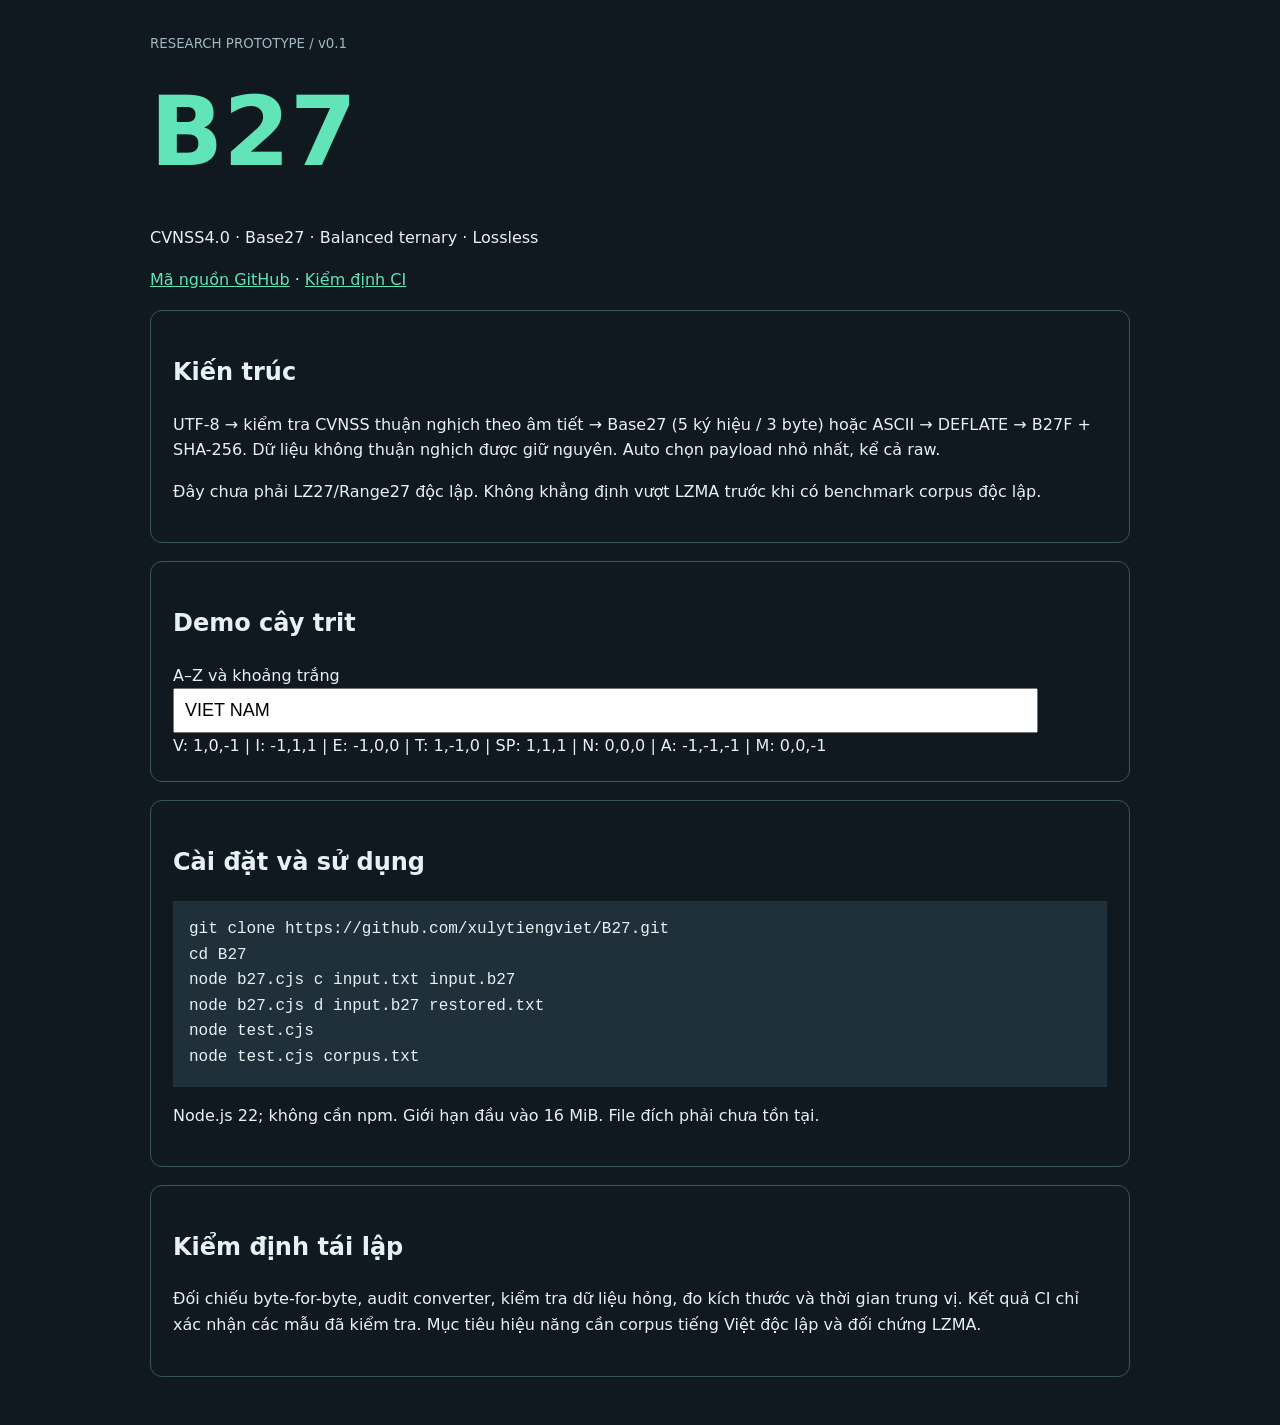
==== index.html @ 0c12bfe6 "Implement reversible B27 prototype, demo and reproducible CI" ====
<!doctype html><html lang="vi"><meta charset="utf-8"><meta name="viewport" content="width=device-width, initial-scale=1"><title>B27 | Vietnamese lossless compression</title><style>body{font:16px/1.6 system-ui;background:#101820;color:#e4f2f3;margin:auto;max-width:980px;padding:30px}h1{font-size:clamp(48px,9vw,96px);margin:0;color:#60e4b8}section{border:1px solid #37555e;padding:22px;margin:18px 0;border-radius:12px}a{color:#60e4b8}pre{white-space:pre-wrap;background:#20303b;padding:16px}input{padding:10px;font-size:18px;width:90%}output{display:block;overflow-wrap:anywhere}small{color:#9fb8bf}</style><header><small>RESEARCH PROTOTYPE / v0.1</small><h1>B27</h1><p>CVNSS4.0 · Base27 · Balanced ternary · Lossless</p><a href="https://github.com/xulytiengviet/B27">Mã nguồn GitHub</a> · <a href="https://github.com/xulytiengviet/B27/actions">Kiểm định CI</a></header><section><h2>Kiến trúc</h2><p>UTF-8 → kiểm tra CVNSS thuận nghịch theo âm tiết → Base27 (5 ký hiệu / 3 byte) hoặc ASCII → DEFLATE → B27F + SHA-256. Dữ liệu không thuận nghịch được giữ nguyên. Auto chọn payload nhỏ nhất, kể cả raw.</p><p>Đây chưa phải LZ27/Range27 độc lập. Không khẳng định vượt LZMA trước khi có benchmark corpus độc lập.</p></section><section><h2>Demo cây trit</h2><label for="x">A–Z và khoảng trắng</label><input id="x" value="VIET NAM"><output id="o"></output><script>const x=document.getElementById('x'),o=document.getElementById('o');function show(){o.textContent=[...x.value.toUpperCase()].map(c=>{let i='ABCDEFGHIJKLMNOPQRSTUVWXYZ '.indexOf(c);return i<0?'?':(c===' '?'SP':c)+': '+[Math.floor(i/9)-1,Math.floor(i/3)%3-1,i%3-1].join(',')}).join(' | ')}x.oninput=show;show()</script></section><section><h2>Cài đặt và sử dụng</h2><pre>git clone https://github.com/xulytiengviet/B27.git
cd B27
node b27.cjs c input.txt input.b27
node b27.cjs d input.b27 restored.txt
node test.cjs
node test.cjs corpus.txt</pre><p>Node.js 22; không cần npm. Giới hạn đầu vào 16 MiB. File đích phải chưa tồn tại.</p></section><section><h2>Kiểm định tái lập</h2><p>Đối chiếu byte-for-byte, audit converter, kiểm tra dữ liệu hỏng, đo kích thước và thời gian trung vị. Kết quả CI chỉ xác nhận các mẫu đã kiểm tra. Mục tiêu hiệu năng cần corpus tiếng Việt độc lập và đối chứng LZMA.</p></section></html>
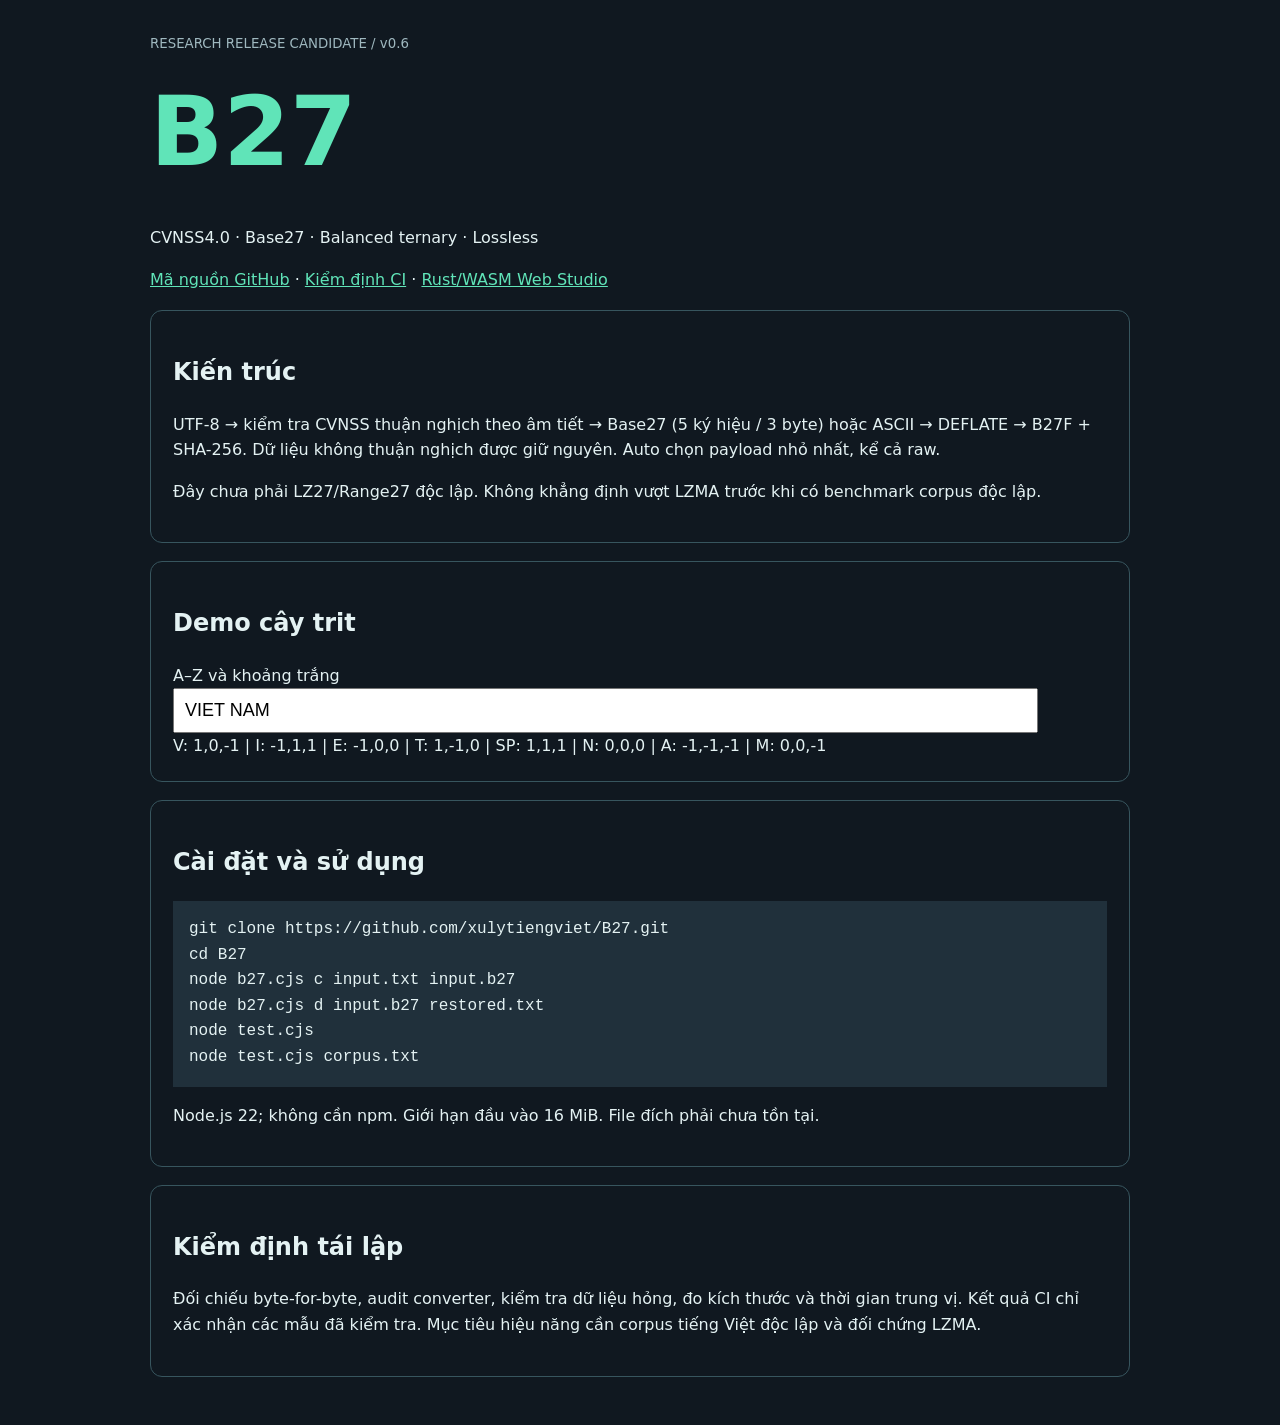
==== commit 60924ea6: "v0.6-rc1: streaming CLI, WASM studio, linguistic interoperability and release gates" ====
--- a/index.html
+++ b/index.html
@@ -1,4 +1,4 @@
-<!doctype html><html lang="vi"><meta charset="utf-8"><meta name="viewport" content="width=device-width, initial-scale=1"><title>B27 | Vietnamese lossless compression</title><style>body{font:16px/1.6 system-ui;background:#101820;color:#e4f2f3;margin:auto;max-width:980px;padding:30px}h1{font-size:clamp(48px,9vw,96px);margin:0;color:#60e4b8}section{border:1px solid #37555e;padding:22px;margin:18px 0;border-radius:12px}a{color:#60e4b8}pre{white-space:pre-wrap;background:#20303b;padding:16px}input{padding:10px;font-size:18px;width:90%}output{display:block;overflow-wrap:anywhere}small{color:#9fb8bf}</style><header><small>RESEARCH PROTOTYPE / v0.1</small><h1>B27</h1><p>CVNSS4.0 · Base27 · Balanced ternary · Lossless</p><a href="https://github.com/xulytiengviet/B27">Mã nguồn GitHub</a> · <a href="https://github.com/xulytiengviet/B27/actions">Kiểm định CI</a></header><section><h2>Kiến trúc</h2><p>UTF-8 → kiểm tra CVNSS thuận nghịch theo âm tiết → Base27 (5 ký hiệu / 3 byte) hoặc ASCII → DEFLATE → B27F + SHA-256. Dữ liệu không thuận nghịch được giữ nguyên. Auto chọn payload nhỏ nhất, kể cả raw.</p><p>Đây chưa phải LZ27/Range27 độc lập. Không khẳng định vượt LZMA trước khi có benchmark corpus độc lập.</p></section><section><h2>Demo cây trit</h2><label for="x">A–Z và khoảng trắng</label><input id="x" value="VIET NAM"><output id="o"></output><script>const x=document.getElementById('x'),o=document.getElementById('o');function show(){o.textContent=[...x.value.toUpperCase()].map(c=>{let i='ABCDEFGHIJKLMNOPQRSTUVWXYZ '.indexOf(c);return i<0?'?':(c===' '?'SP':c)+': '+[Math.floor(i/9)-1,Math.floor(i/3)%3-1,i%3-1].join(',')}).join(' | ')}x.oninput=show;show()</script></section><section><h2>Cài đặt và sử dụng</h2><pre>git clone https://github.com/xulytiengviet/B27.git
+<!doctype html><html lang="vi"><meta charset="utf-8"><meta name="viewport" content="width=device-width, initial-scale=1"><title>B27 | Vietnamese lossless compression</title><style>body{font:16px/1.6 system-ui;background:#101820;color:#e4f2f3;margin:auto;max-width:980px;padding:30px}h1{font-size:clamp(48px,9vw,96px);margin:0;color:#60e4b8}section{border:1px solid #37555e;padding:22px;margin:18px 0;border-radius:12px}a{color:#60e4b8}pre{white-space:pre-wrap;background:#20303b;padding:16px}input{padding:10px;font-size:18px;width:90%}output{display:block;overflow-wrap:anywhere}small{color:#9fb8bf}</style><header><small>RESEARCH RELEASE CANDIDATE / v0.6</small><h1>B27</h1><p>CVNSS4.0 · Base27 · Balanced ternary · Lossless</p><a href="https://github.com/xulytiengviet/B27">Mã nguồn GitHub</a> · <a href="https://github.com/xulytiengviet/B27/actions">Kiểm định CI</a> · <a href="web-studio.html">Rust/WASM Web Studio</a></header><section><h2>Kiến trúc</h2><p>UTF-8 → kiểm tra CVNSS thuận nghịch theo âm tiết → Base27 (5 ký hiệu / 3 byte) hoặc ASCII → DEFLATE → B27F + SHA-256. Dữ liệu không thuận nghịch được giữ nguyên. Auto chọn payload nhỏ nhất, kể cả raw.</p><p>Đây chưa phải LZ27/Range27 độc lập. Không khẳng định vượt LZMA trước khi có benchmark corpus độc lập.</p></section><section><h2>Demo cây trit</h2><label for="x">A–Z và khoảng trắng</label><input id="x" value="VIET NAM"><output id="o"></output><script>const x=document.getElementById('x'),o=document.getElementById('o');function show(){o.textContent=[...x.value.toUpperCase()].map(c=>{let i='ABCDEFGHIJKLMNOPQRSTUVWXYZ '.indexOf(c);return i<0?'?':(c===' '?'SP':c)+': '+[Math.floor(i/9)-1,Math.floor(i/3)%3-1,i%3-1].join(',')}).join(' | ')}x.oninput=show;show()</script></section><section><h2>Cài đặt và sử dụng</h2><pre>git clone https://github.com/xulytiengviet/B27.git
 cd B27
 node b27.cjs c input.txt input.b27
 node b27.cjs d input.b27 restored.txt
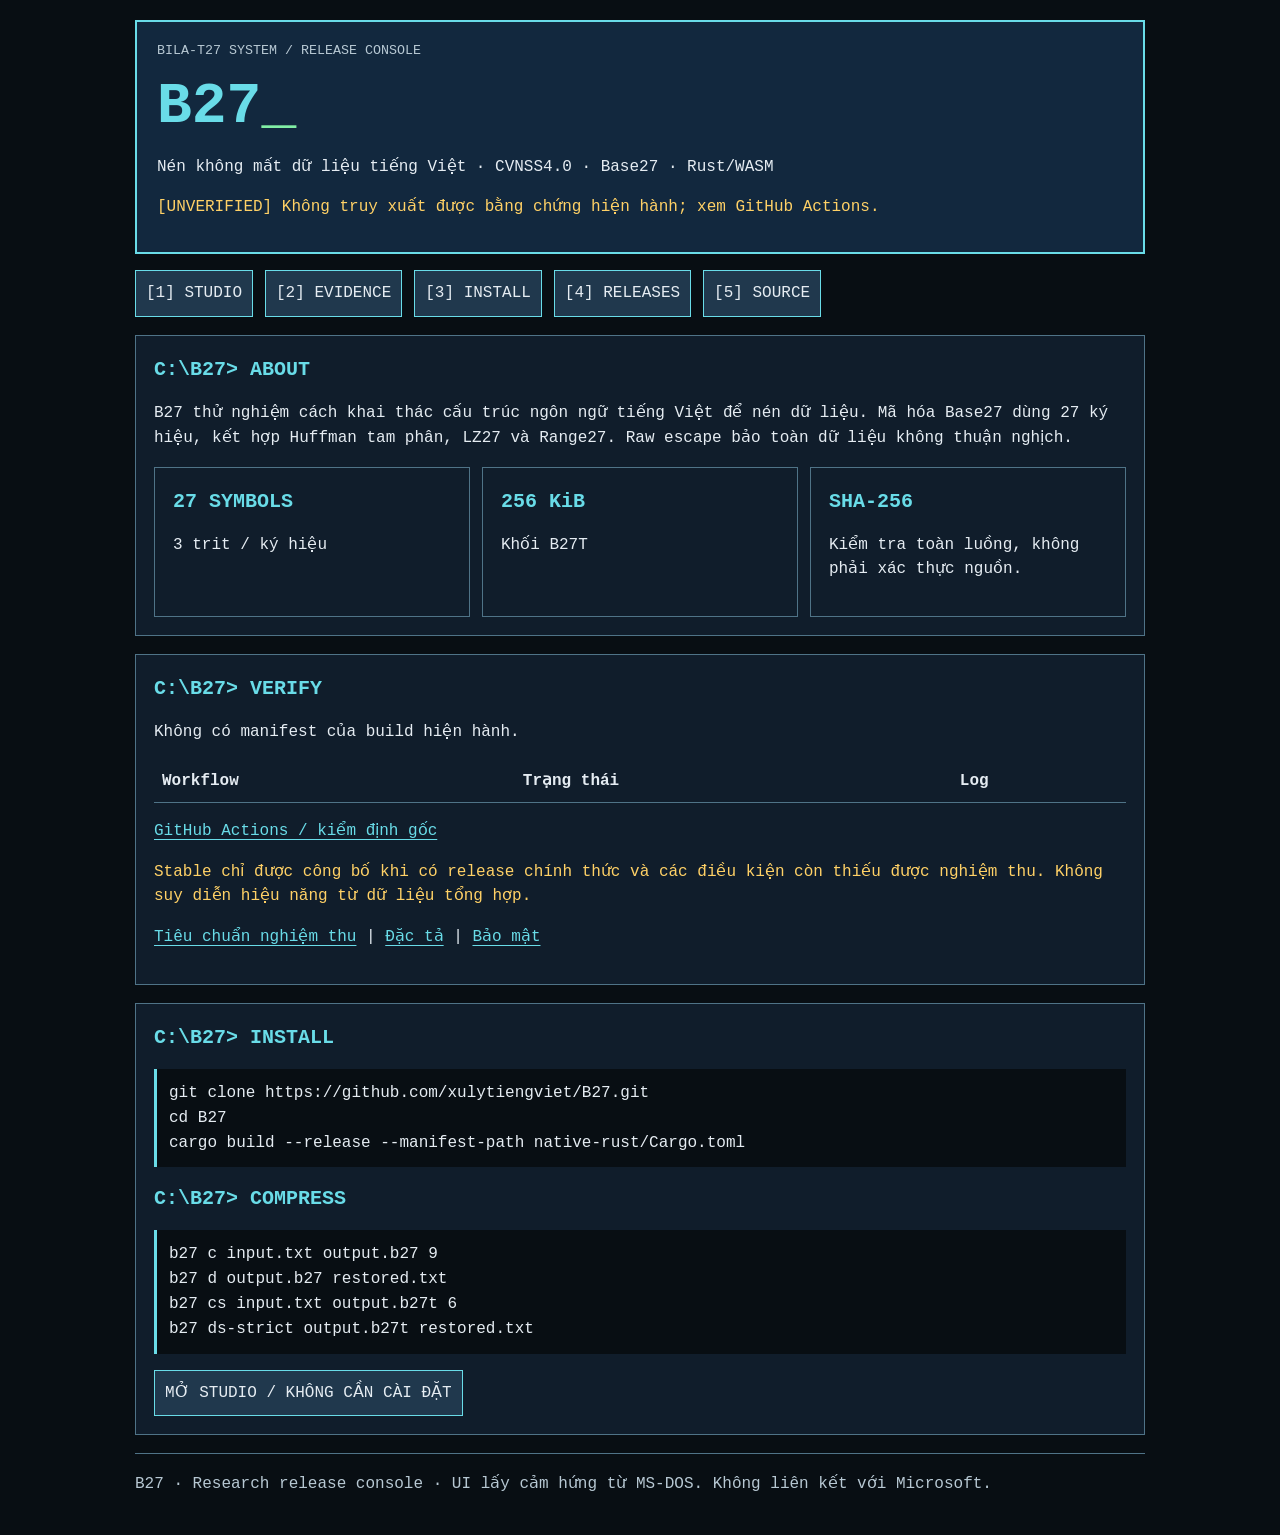
==== commit f2aa2474: "RC3 release console: MS-DOS responsive UI, exact-commit evidence, WASM digest and browser runner fix" ====
--- a/index.html
+++ b/index.html
@@ -1,6 +1,6 @@
-<!doctype html><html lang="vi"><meta charset="utf-8"><meta name="viewport" content="width=device-width, initial-scale=1"><title>B27 | Vietnamese lossless compression</title><style>body{font:16px/1.6 system-ui;background:#101820;color:#e4f2f3;margin:auto;max-width:980px;padding:30px}h1{font-size:clamp(48px,9vw,96px);margin:0;color:#60e4b8}section{border:1px solid #37555e;padding:22px;margin:18px 0;border-radius:12px}a{color:#60e4b8}pre{white-space:pre-wrap;background:#20303b;padding:16px}input{padding:10px;font-size:18px;width:90%}output{display:block;overflow-wrap:anywhere}small{color:#9fb8bf}</style><header><small>RESEARCH RELEASE CANDIDATE / v0.6</small><h1>B27</h1><p>CVNSS4.0 · Base27 · Balanced ternary · Lossless</p><a href="https://github.com/xulytiengviet/B27">Mã nguồn GitHub</a> · <a href="https://github.com/xulytiengviet/B27/actions">Kiểm định CI</a> · <a href="web-studio.html">Rust/WASM Web Studio</a></header><section><h2>Kiến trúc</h2><p>UTF-8 → kiểm tra CVNSS thuận nghịch theo âm tiết → Base27 (5 ký hiệu / 3 byte) hoặc ASCII → DEFLATE → B27F + SHA-256. Dữ liệu không thuận nghịch được giữ nguyên. Auto chọn payload nhỏ nhất, kể cả raw.</p><p>Đây chưa phải LZ27/Range27 độc lập. Không khẳng định vượt LZMA trước khi có benchmark corpus độc lập.</p></section><section><h2>Demo cây trit</h2><label for="x">A–Z và khoảng trắng</label><input id="x" value="VIET NAM"><output id="o"></output><script>const x=document.getElementById('x'),o=document.getElementById('o');function show(){o.textContent=[...x.value.toUpperCase()].map(c=>{let i='ABCDEFGHIJKLMNOPQRSTUVWXYZ '.indexOf(c);return i<0?'?':(c===' '?'SP':c)+': '+[Math.floor(i/9)-1,Math.floor(i/3)%3-1,i%3-1].join(',')}).join(' | ')}x.oninput=show;show()</script></section><section><h2>Cài đặt và sử dụng</h2><pre>git clone https://github.com/xulytiengviet/B27.git
+<!doctype html><html lang="vi"><head><meta charset="utf-8"><meta name="viewport" content="width=device-width,initial-scale=1"><title>B27 | Release Console</title><link rel="stylesheet" href="dos.css"></head><body><main><header><small>BILA-T27 SYSTEM / RELEASE CONSOLE</small><h1>B27<span class="prompt">_</span></h1><p>Nén không mất dữ liệu tiếng Việt · CVNSS4.0 · Base27 · Rust/WASM</p><p class="pending" id="status" role="status">[CHECKING] Đang đọc bằng chứng build...</p></header><nav aria-label="Menu"><a class="btn" href="web-studio.html">[1] STUDIO</a><a class="btn" href="#evidence">[2] EVIDENCE</a><a class="btn" href="#install">[3] INSTALL</a><a class="btn" href="https://github.com/xulytiengviet/B27/releases">[4] RELEASES</a><a class="btn" href="https://github.com/xulytiengviet/B27">[5] SOURCE</a></nav><section><h2>C:\B27&gt; ABOUT</h2><p>B27 thử nghiệm cách khai thác cấu trúc ngôn ngữ tiếng Việt để nén dữ liệu. Mã hóa Base27 dùng 27 ký hiệu, kết hợp Huffman tam phân, LZ27 và Range27. Raw escape bảo toàn dữ liệu không thuận nghịch.</p><div class="grid"><section><h2>27 SYMBOLS</h2><p>3 trit / ký hiệu</p></section><section><h2>256 KiB</h2><p>Khối B27T</p></section><section><h2>SHA-256</h2><p>Kiểm tra toàn luồng, không phải xác thực nguồn.</p></section></div></section><section id="evidence"><h2>C:\B27&gt; VERIFY</h2><p id="build">Không có manifest của build hiện hành.</p><table><thead><tr><th>Workflow</th><th>Trạng thái</th><th>Log</th></tr></thead><tbody id="runs"></tbody></table><p><a href="https://github.com/xulytiengviet/B27/actions">GitHub Actions / kiểm định gốc</a></p><p class="pending">Stable chỉ được công bố khi có release chính thức và các điều kiện còn thiếu được nghiệm thu. Không suy diễn hiệu năng từ dữ liệu tổng hợp.</p><p><a href="https://github.com/xulytiengviet/B27/blob/main/docs/rc3.md">Tiêu chuẩn nghiệm thu</a> | <a href="https://github.com/xulytiengviet/B27/blob/main/FORMAT_SPEC.md">Đặc tả</a> | <a href="https://github.com/xulytiengviet/B27/blob/main/SECURITY.md">Bảo mật</a></p></section><section id="install"><h2>C:\B27&gt; INSTALL</h2><pre>git clone https://github.com/xulytiengviet/B27.git
 cd B27
-node b27.cjs c input.txt input.b27
-node b27.cjs d input.b27 restored.txt
-node test.cjs
-node test.cjs corpus.txt</pre><p>Node.js 22; không cần npm. Giới hạn đầu vào 16 MiB. File đích phải chưa tồn tại.</p></section><section><h2>Kiểm định tái lập</h2><p>Đối chiếu byte-for-byte, audit converter, kiểm tra dữ liệu hỏng, đo kích thước và thời gian trung vị. Kết quả CI chỉ xác nhận các mẫu đã kiểm tra. Mục tiêu hiệu năng cần corpus tiếng Việt độc lập và đối chứng LZMA.</p></section></html>+cargo build --release --manifest-path native-rust/Cargo.toml</pre><h2>C:\B27&gt; COMPRESS</h2><pre>b27 c input.txt output.b27 9
+b27 d output.b27 restored.txt
+b27 cs input.txt output.b27t 6
+b27 ds-strict output.b27t restored.txt</pre><a class="btn" href="web-studio.html">MỞ STUDIO / KHÔNG CẦN CÀI ĐẶT</a></section><footer>B27 · Research release console · UI lấy cảm hứng từ MS-DOS. Không liên kết với Microsoft.</footer></main><script src="evidence.js" defer></script></body></html>
--- a/dos.css
+++ b/dos.css
@@ -0,0 +1 @@
+:root{color-scheme:dark;--bg:#080e13;--panel:#101d2b;--fg:#e5ecf2;--cyan:#69dce8;--green:#81efa5;--amber:#ffd166;--line:#4f7387}*{box-sizing:border-box}body{margin:0;background:var(--bg);color:var(--fg);font:16px/1.55 Consolas,'Courier New',monospace}main{max-width:1050px;margin:auto;padding:20px}header{border:2px solid var(--cyan);padding:16px 20px;background:#12283e}nav{display:flex;gap:12px;flex-wrap:wrap;margin:16px 0}a{color:var(--cyan);text-underline-offset:4px}a:focus-visible,button:focus-visible,input:focus-visible,select:focus-visible{outline:3px solid var(--amber);outline-offset:3px}h1{font-size:clamp(28px,6vw,58px);line-height:1.1;margin:12px 0;color:var(--cyan)}h2{font-size:20px;color:var(--cyan);margin:0 0 12px}section{border:1px solid var(--line);padding:18px;margin:18px 0;background:var(--panel)}.prompt{color:var(--green)}.pending{color:var(--amber)}.pass{color:var(--green)}.fail{color:#ff9292}.grid{display:grid;grid-template-columns:repeat(auto-fit,minmax(min(240px,100%),1fr));gap:12px}.grid section{margin:0}button,.btn,select,input[type=file]{font:inherit;color:var(--fg);background:#20384d;border:1px solid var(--cyan);padding:10px;max-width:100%;border-radius:0}button,.btn{cursor:pointer;display:inline-block;text-decoration:none}button:disabled{opacity:.5;cursor:not-allowed}pre{white-space:pre-wrap;overflow-wrap:anywhere;padding:12px;background:#080e13;border-left:3px solid var(--cyan)}table{width:100%;border-collapse:collapse}td,th{text-align:left;padding:8px;border-bottom:1px solid var(--line);overflow-wrap:anywhere}footer{border-top:1px solid var(--line);padding:18px 0;color:#b7c8d3}output{display:block;white-space:pre-wrap;overflow-wrap:anywhere}label{display:block;margin:12px 0}small{color:#b7c8d3}progress{width:100%;accent-color:var(--green)}@media(max-width:550px){main{padding:10px}section{padding:12px}td,th{padding:6px;font-size:13px}}
